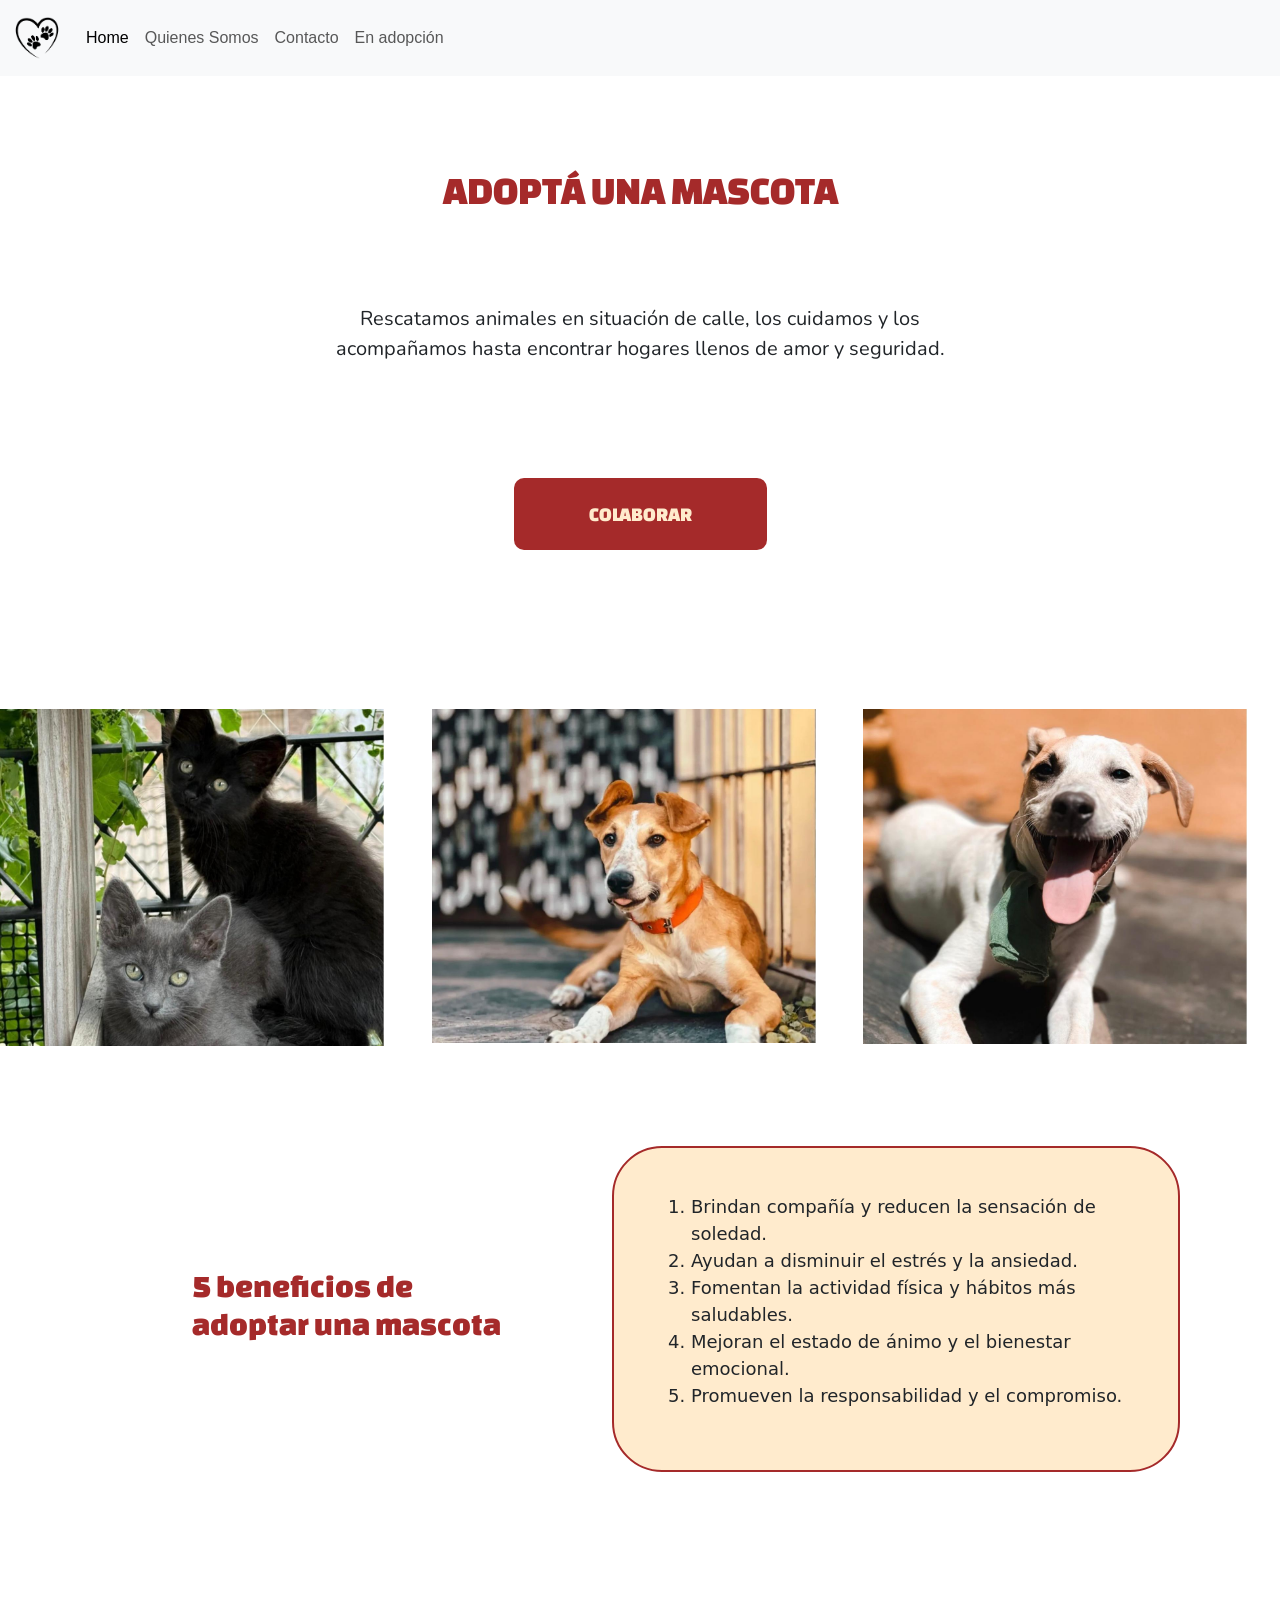
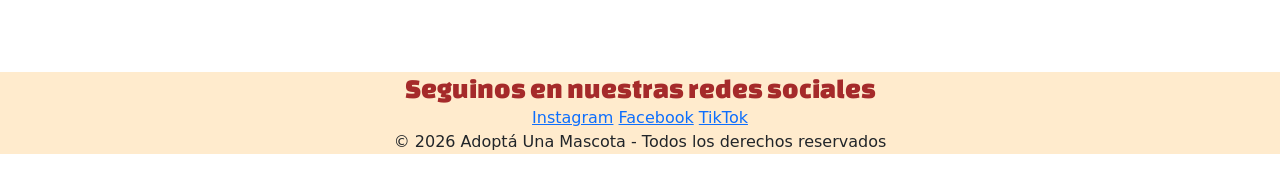
==== index.html @ e3693aa3 "initial commit" ====
<!DOCTYPE html>
<html lang="en">

<head>
    <meta charset="UTF-8">
    <meta name="viewport" content="width=device-width, initial-scale=1.0">
    <style>
        @import url('https://fonts.googleapis.com/css2?family=Changa+One:ital@0;1&family=Gravitas+One&family=Nunito:ital,wght@0,200..1000;1,200..1000&family=Raleway:ital,wght@0,100..900;1,100..900&family=Roboto+Condensed:ital,wght@0,100..900;1,100..900&family=Roboto:ital,wght@0,100..900;1,100..900&display=swap');
    </style>
    <link rel="stylesheet" href="./css/style.css">
    <title>ADOPTÁ A UNA MASCOTA</title>
    <!--link boostrap-->
    <link href="https://cdn.jsdelivr.net/npm/bootstrap@5.3.8/dist/css/bootstrap.min.css" rel="stylesheet"
        integrity="sha384-sRIl4kxILFvY47J16cr9ZwB07vP4J8+LH7qKQnuqkuIAvNWLzeN8tE5YBujZqJLB" crossorigin="anonymous">
</head>

<body>
    <header>
        <nav class="navbar navbar-expand-lg bg-body-tertiary">
            <div class="container-fluid">
                <a class="navbar-brand" href="#">
                    <img class="icono" src="./img/corazon-huellas-patas.png" alt="Logo" width="30" height="24"
                        class="d-inline-block align-text-top">
                </a>
                <button class="navbar-toggler" type="button" data-bs-toggle="collapse" data-bs-target="#navbarNav"
                    aria-controls="navbarNav" aria-expanded="false" aria-label="Toggle navigation">
                    <span class="navbar-toggler-icon"></span>
                </button>
                <div class="collapse navbar-collapse" id="navbarNav">
                    <ul class="navbar-nav">
                        <li class="nav-item">
                            <a class="nav-link active" aria-current="page" href="#">Home</a>
                        </li>
                        <li class="nav-item">
                            <a class="nav-link" href="./pages/quienes.html">Quienes Somos</a>
                        </li>
                        <li class="nav-item">
                            <a class="nav-link" href="./pages/contacto.html">Contacto</a>
                        </li>
                        <li class="nav-item">
                            <a class="nav-link" href="./pages/adopcion.html">En adopción</a>
                        </li>
                    </ul>
                </div>
            </div>
        </nav>

    </header>

    <main>
        <section id="inicio">
            <h1 class="presentacion">ADOPTÁ UNA MASCOTA</h1>
            <p class="descripcion">Rescatamos animales en situación de calle, los cuidamos y los acompañamos hasta
                encontrar hogares llenos de amor y seguridad.</p>

            <div class="button-container"> 
                <a class="button" href="./pages/adopcion.html">COLABORAR</a>
            </div>

            <div class="box-img">
                <img class="img-home" src="./img/home/duogatitos.jpg" alt="gato gris y negro">
                <img class="img-home" src="./img/home/perrito2.jpg" alt="perro color marron echado">
                <img class="img-home" src="./img/home/perrito-4.jpg"
                    alt="perro color blanco y marron claro con la lengua afuera echado al sol">
            </div>
        </section>

        <section id="beneficios">
            <h2 class="sub-beneficios">5 beneficios de adoptar una mascota</h2>
            <div class="container-box">
                <ol class="lista">
                    <li>Brindan compañía y reducen la sensación de soledad.</li>
                    <li>Ayudan a disminuir el estrés y la ansiedad.</li>
                    <li>Fomentan la actividad física y hábitos más saludables.</li>
                    <li>Mejoran el estado de ánimo y el bienestar emocional.</li>
                    <li>Promueven la responsabilidad y el compromiso.</li>
                </ol>
            </div>

        </section>


    </main>

    <footer id="pie">
        <h3 class="sub">Seguinos en nuestras redes sociales</h3>
        <a href="https://instagram.com">Instagram</a>
        <a href="https://facebook.com">Facebook</a>
        <a href="https://tiktok.com">TikTok</a>
        <p>
            © 2026 Adoptá Una Mascota - Todos los derechos reservados
        </p>
    </footer>
    <!--js de boostrap-->
    <script src="https://cdn.jsdelivr.net/npm/bootstrap@5.3.8/dist/js/bootstrap.bundle.min.js"
        integrity="sha384-FKyoEForCGlyvwx9Hj09JcYn3nv7wiPVlz7YYwJrWVcXK/BmnVDxM+D2scQbITxI"
        crossorigin="anonymous"></script>
</body>

</html>
---- css/style.css ----
body {
    background-image: url(../img/banner.jpg);
}

.icono {
    width: 50px;
    height: 50px;
}

ul a {
    text-decoration: none;
    font-family: Arial, Helvetica, sans-serif;
}

.descripcion {
    font-family: "Nunito", sans-serif;
    max-width: 50vw;
    margin-left: 25vw;
    text-align: center;
    font-size: 20px;
}

#inicio {
    text-align: center;
    margin-top: 10vh;
    font-size: 20px;
}

#inicio .button {
    padding: 25px 75px;
    font-size: 20px;
    margin-top: 5vh;
    text-decoration: none;
}

.button-container{
    margin-top: 15vh;
}

.box-img {
    display:grid;
    grid-template-columns: repeat(3, 1fr);
    gap: 15px;
    width: 100vw;
}

.img-home{
    width: 30vw;
    height: auto; 
    object-fit: cover;
    margin-top: 20vh;
}



.presentacion {
    font-family: "Changa One", sans-serif;
    text-align: center;
    color: brown;
    margin-bottom: 10vh;
    margin-top: 5vh;
}


.sub {
    font-family: "Changa One", sans-serif;
    color: brown;
    margin-bottom: 10vh;
}


#beneficios {
    display: flex;
    align-items: center;
    margin-left: 15vw;

}

.sub-beneficios {
    max-width: 25vw;
    font-family: "Changa One", sans-serif;
    color: brown;
}



.container-box {
    display: flex;
    justify-content: center;
    align-items: center;
    background-color: blanchedalmond;
    margin: 100px;
    padding: 45px;
    border: 2px solid brown;
    border-radius: 50px;
    font-size: 18px;

}


.parrafo {
    font-family: "Nunito", sans-serif;
}


.voluntarios {
    width: 650px;
    height: 400px;
    margin-top: 20vh;
    margin-bottom: 10vh;
}

#donacion {
    margin: 65px;
    font-size: 20px;

}


.form {
    padding: 50px;
    font-family: "Nunito", sans-serif;
}

.form-container {
    display: flex;
    flex-direction: column;
    gap: 30px;
}


#ubicacion {
    margin-top: 20vh;
}


.card-img-top {
    width: 400px;
    height: 400px;
    margin-top: 20px;
    padding: 20px;
}



.button {
    background-color: brown;
    color: blanchedalmond;
    font-family: "Changa One", sans-serif;
    border: none;
    border-radius: 10px;
    cursor: pointer;
    padding: 10px 20px;
    font-size: 20px;

}

.button:hover {
    background-color: blanchedalmond;
    color: brown;
    transition: 0.2s;
}

footer .sub {
    margin-bottom: 0;
}

#pie {
    margin-top: 100px;
    width: 100%;
    background-color: blanchedalmond;
    text-align: center;
}

#pie-submit {
    margin-top: 50px;
    width: 100%;
    background-color: blanchedalmond;
    text-align: center;
}

/*Media*/

@media (max-width: 768px) {

    body {
        background-size: cover;
        background-position: center;
    }

    /* txt*/
    .descripcion {
        max-width: 90vw;
        margin-left: 5vw;
        font-size: 16px;
    }

    #inicio {
        font-size: 16px;
        margin-top: 5vh;
        margin:15px;
    }

    #inicio .button {
        padding: 15px 40px;
        font-size: 16px;
    }

    .button-container {
        margin-top: 8vh;
    }

    /*Img*/
    .box-img {
        grid-template-columns: 1fr;
        width: 100%;
        justify-items: center;
    }

    .img-home {
        width: 90vw;
        margin-top: 5vh;
    }

    /*títulos*/
    .presentacion {
        font-size: 22px;
        margin-bottom: 5vh;
    }

    .sub {
        margin-bottom: 5vh;
        text-align: center;
    }

    
    #beneficios {
        flex-direction: column;
        margin-left: 0;
        text-align: left;
        gap: 20px;
    }

    .sub-beneficios {
        max-width: 90vw;
        margin-top: 5rem;
    }

    
    .container-box {
        margin: 20px;
        padding: 20px;
        font-size: 16px;
        border-radius: 25px;
    }

    .icono {
        width: 40px;
        height: 40px;
    }

    /*quienes somos*/

    .voluntarios {
        width: 90vw;    
        height: auto;    
        margin-top: 5vh;
        margin-bottom: 5vh;
    }

    #donacion {
        margin: 20px;  
        font-size: 16px;  
        text-align: center;
    }

    .parrafo {
        font-size: 16px;
        text-align: center;
    }


    /*footer*/

    footer .sub {
        font-size: 18px;
    }
}
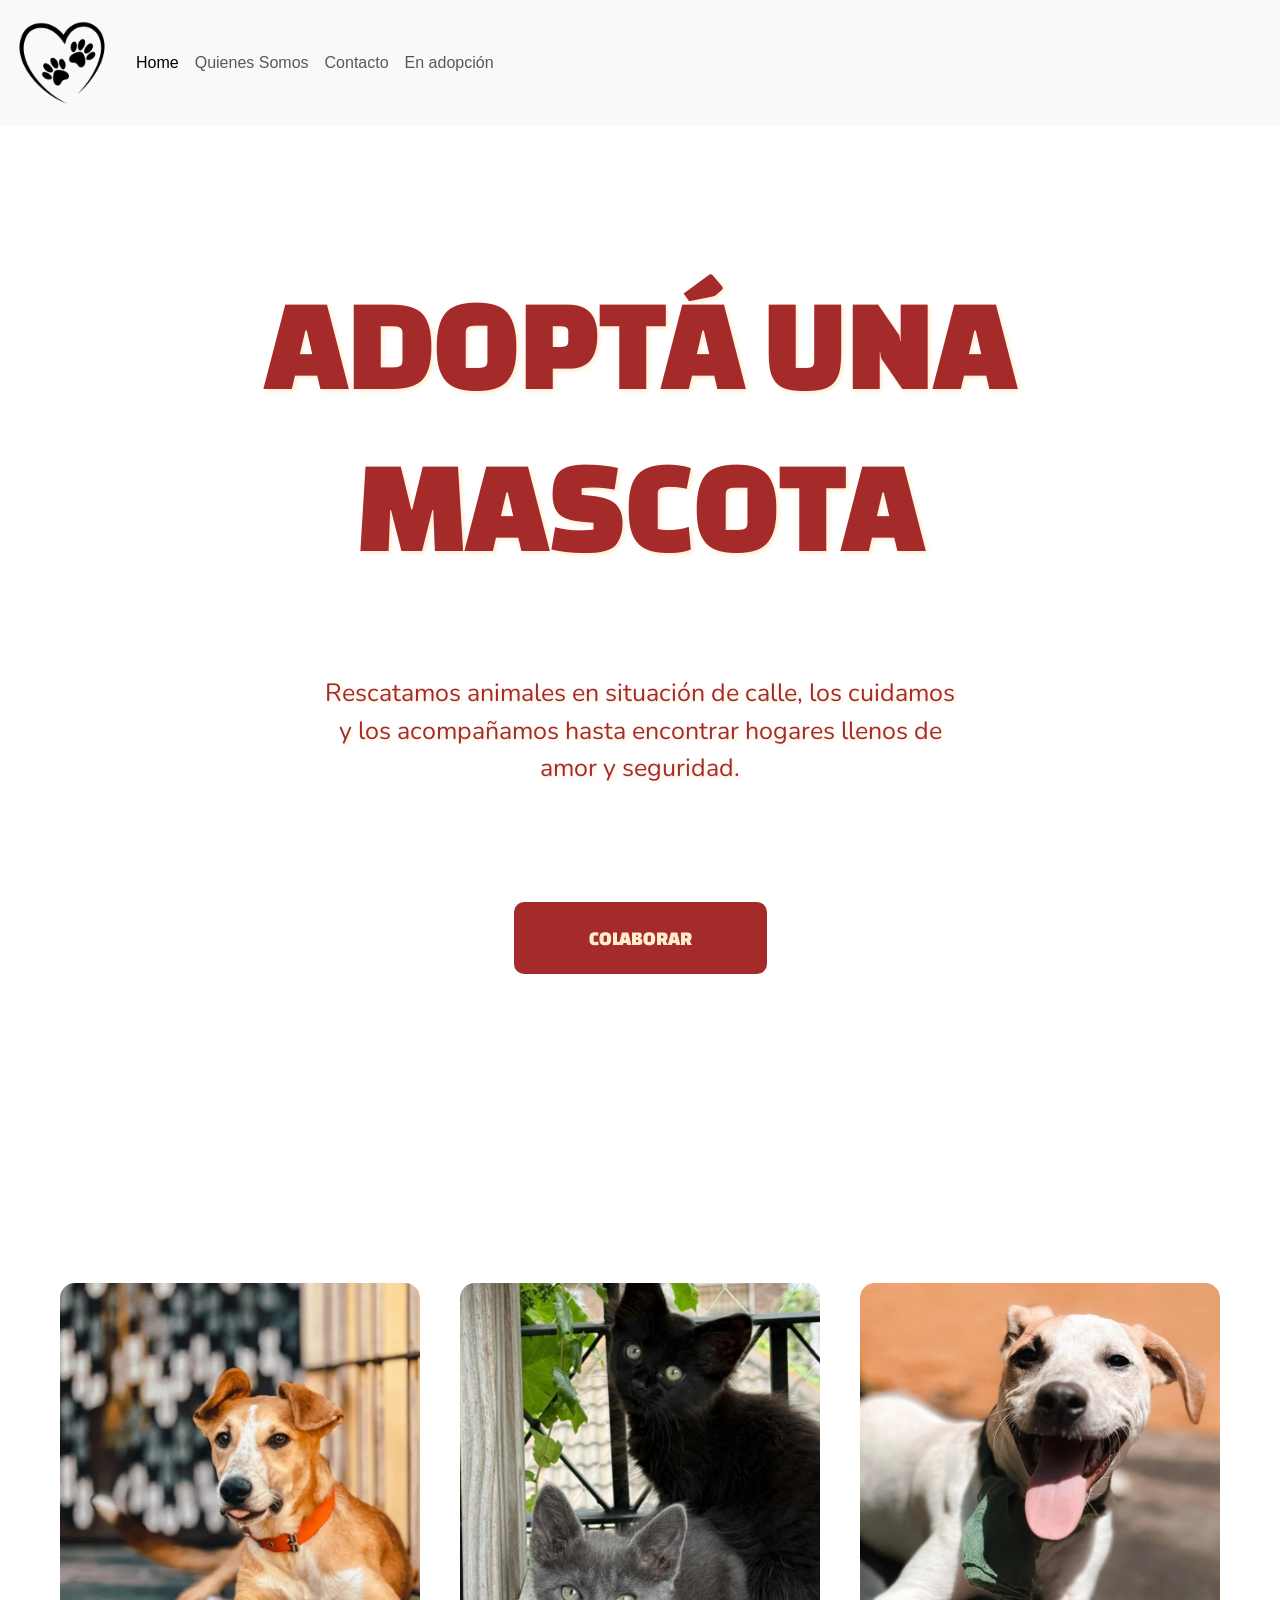
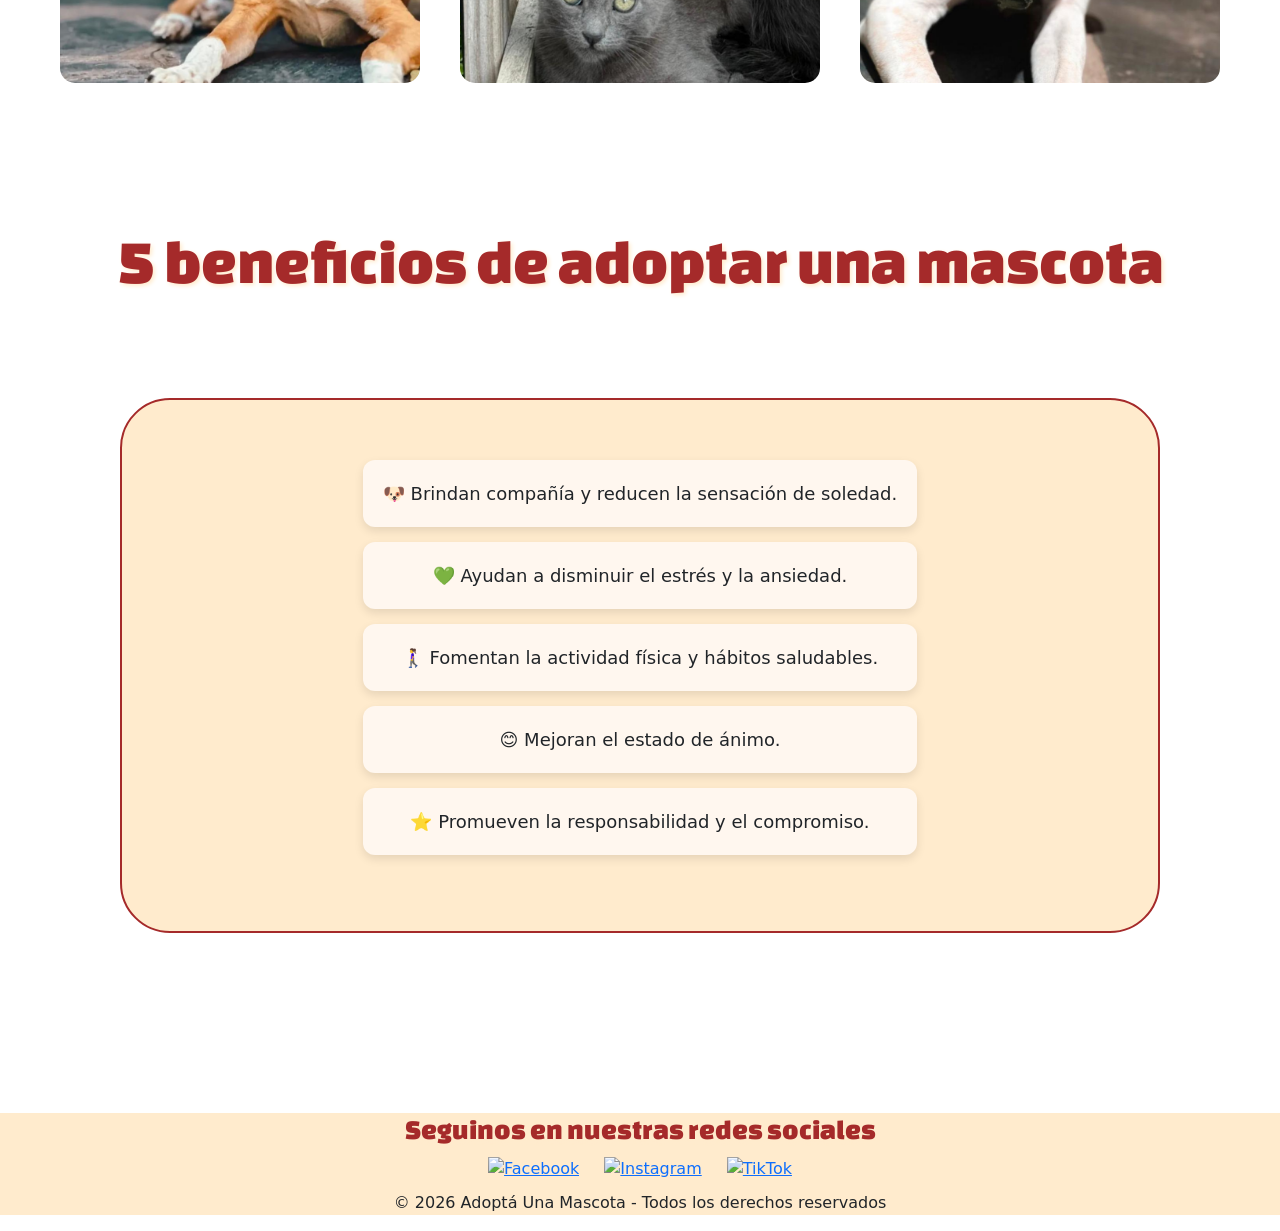
==== commit 77020c48: "styles and html adjustments" ====
--- a/index.html
+++ b/index.html
@@ -4,14 +4,12 @@
 <head>
     <meta charset="UTF-8">
     <meta name="viewport" content="width=device-width, initial-scale=1.0">
-    <style>
-        @import url('https://fonts.googleapis.com/css2?family=Changa+One:ital@0;1&family=Gravitas+One&family=Nunito:ital,wght@0,200..1000;1,200..1000&family=Raleway:ital,wght@0,100..900;1,100..900&family=Roboto+Condensed:ital,wght@0,100..900;1,100..900&family=Roboto:ital,wght@0,100..900;1,100..900&display=swap');
-    </style>
-    <link rel="stylesheet" href="./css/style.css">
-    <title>ADOPTÁ A UNA MASCOTA</title>
     <!--link boostrap-->
     <link href="https://cdn.jsdelivr.net/npm/bootstrap@5.3.8/dist/css/bootstrap.min.css" rel="stylesheet"
         integrity="sha384-sRIl4kxILFvY47J16cr9ZwB07vP4J8+LH7qKQnuqkuIAvNWLzeN8tE5YBujZqJLB" crossorigin="anonymous">
+    <!--link estilos-->
+    <link rel="stylesheet" href="./css/style.css">
+    <title>ADOPTÁ A UNA MASCOTA</title>
 </head>
 
 <body>
@@ -49,34 +47,77 @@
 
     <main>
         <section id="inicio">
-            <h1 class="presentacion">ADOPTÁ UNA MASCOTA</h1>
-            <p class="descripcion">Rescatamos animales en situación de calle, los cuidamos y los acompañamos hasta
-                encontrar hogares llenos de amor y seguridad.</p>
+            <div class="inicio-texto">
+                <h1 class="presentacion">ADOPTÁ UNA MASCOTA</h1>
+                <p class="descripcion">Rescatamos animales en situación de calle, los cuidamos y los acompañamos hasta
+                    encontrar hogares llenos de amor y seguridad.</p>
 
-            <div class="button-container"> 
-                <a class="button" href="./pages/adopcion.html">COLABORAR</a>
+                <div class="button-container">
+                    <a class="button" href="./pages/adopcion.html">COLABORAR</a>
+                </div>
             </div>
 
             <div class="box-img">
-                <img class="img-home" src="./img/home/duogatitos.jpg" alt="gato gris y negro">
-                <img class="img-home" src="./img/home/perrito2.jpg" alt="perro color marron echado">
-                <img class="img-home" src="./img/home/perrito-4.jpg"
-                    alt="perro color blanco y marron claro con la lengua afuera echado al sol">
+                <a href="./pages/adopcion.html" class="flip-card">
+                        <div class="flip-card-inner">
+
+                            <div class="flip-card-front">
+                                <img src="./img/home/perrito2.jpg" alt="perro marrón">
+                            </div>
+
+                            <div class="flip-card-back">
+                                <h3>ADOPTÁ</h3>
+                                <p>Dale una segunda oportunidad a un ser lleno de amor ❤️.</p>
+                            </div>
+
+                        </div>
+                </a>
+
+                <a href="./pages/quienes.html" class="flip-card">
+                        <div class="flip-card-inner">
+
+                            <div class="flip-card-front">
+                                <img src="./img/home/duogatitos.jpg" alt="gatitos">
+                            </div>
+
+                            <div class="flip-card-back">
+                                <h3>COLABORÁ CON EL REFUGIO</h3>
+                                <p>Con tu ayuda podemos seguir rescatando más animales 🐾.</p>
+                            </div>
+
+                        </div>
+                </a>
+
+                <a href="./pages/contacto.html"  class="flip-card">
+                    <div class="flip-card-inner">
+
+                        <div class="flip-card-front">
+                            <img src="./img/home/perrito-4.jpg" alt="perro blanco y marrón">
+                        </div>
+
+                        <div class="flip-card-back">
+                            <h3>VISITANOS</h3>
+                            <p>Tu visita alegrará a un montón de animales que necesitan mimos y amor 🐱. </p>
+                        </div>
+
+                    </div>
+                </a>
+
             </div>
+
         </section>
 
         <section id="beneficios">
             <h2 class="sub-beneficios">5 beneficios de adoptar una mascota</h2>
             <div class="container-box">
                 <ol class="lista">
-                    <li>Brindan compañía y reducen la sensación de soledad.</li>
-                    <li>Ayudan a disminuir el estrés y la ansiedad.</li>
-                    <li>Fomentan la actividad física y hábitos más saludables.</li>
-                    <li>Mejoran el estado de ánimo y el bienestar emocional.</li>
-                    <li>Promueven la responsabilidad y el compromiso.</li>
+                    <li>🐶 Brindan compañía y reducen la sensación de soledad.</li>
+                    <li>💚 Ayudan a disminuir el estrés y la ansiedad.</li>
+                    <li>🚶‍♀️ Fomentan la actividad física y hábitos saludables.</li>
+                    <li>😊 Mejoran el estado de ánimo.</li>
+                    <li>⭐ Promueven la responsabilidad y el compromiso.</li>
                 </ol>
             </div>
-
         </section>
 
 
@@ -84,9 +125,11 @@
 
     <footer id="pie">
         <h3 class="sub">Seguinos en nuestras redes sociales</h3>
-        <a href="https://instagram.com">Instagram</a>
-        <a href="https://facebook.com">Facebook</a>
-        <a href="https://tiktok.com">TikTok</a>
+        <div class="apps">
+            <a href="https://www.facebook.com"><img src="./img/footer/fb.png" alt="Facebook"></a>
+            <a href="https://www.instagram.com"><img src="./img/footer/instagram.png" alt="Instagram"></a>
+            <a href="https://www.tiktok.com"><img src="./img/footer/tiktok.png" alt="TikTok"></a>
+        </div>
         <p>
             © 2026 Adoptá Una Mascota - Todos los derechos reservados
         </p>
--- a/css/style.css
+++ b/css/style.css
@@ -1,28 +1,53 @@
+/*fuente txt*/
+@import url('https://fonts.googleapis.com/css2?family=Changa+One:ital@0;1&family=Gravitas+One&family=Nunito:ital,wght@0,200..1000;1,200..1000&family=Raleway:ital,wght@0,100..900;1,100..900&family=Roboto+Condensed:ital,wght@0,100..900;1,100..900&family=Roboto:ital,wght@0,100..900;1,100..900&display=swap');
+
+
+/*reset*/
+* {
+    margin: 0;
+    padding: 0;
+    box-sizing: border-box;
+}
+
+
+/*body, navbar y main general*/
 body {
     background-image: url(../img/banner.jpg);
 }
 
+header{
+    position: sticky;
+    background-color: white;
+    top: 0;
+    z-index: 1000;
+}
+
 .icono {
-    width: 50px;
-    height: 50px;
+    width: 100px;
+    height: 100px;
 }
 
 ul a {
     text-decoration: none;
     font-family: Arial, Helvetica, sans-serif;
 }
+
+/*======INDEX======*/
+/*texto principal index*/
 
 .descripcion {
     font-family: "Nunito", sans-serif;
     max-width: 50vw;
     margin-left: 25vw;
     text-align: center;
-    font-size: 20px;
-}
-
+    font-size: 25px;
+    color: brown;
+    text-shadow: 2px 2px 4px blanchedalmond;
+}
+
+/*sección titulo y párrafo general*/
 #inicio {
     text-align: center;
-    margin-top: 10vh;
     font-size: 20px;
 }
 
@@ -33,55 +58,83 @@
     text-decoration: none;
 }
 
-.button-container{
+.button-container {
     margin-top: 15vh;
 }
 
+/*imágenes index*/
+
+/* contenedor principal */
 .box-img {
-    display:grid;
+    display: grid;
     grid-template-columns: repeat(3, 1fr);
-    gap: 15px;
-    width: 100vw;
-}
-
-.img-home{
-    width: 30vw;
-    height: auto; 
-    object-fit: cover;
-    margin-top: 20vh;
-}
-
-
-
+    gap: 40px;
+    padding: 60px;
+    margin-top: 30vh;
+}
+
+
+/*título index*/
 .presentacion {
     font-family: "Changa One", sans-serif;
     text-align: center;
     color: brown;
-    margin-bottom: 10vh;
-    margin-top: 5vh;
-}
-
-
+    margin-bottom: 25vh;
+    font-size: 15vh;
+    position: relative;
+    top: 15vh;
+    text-shadow: 2px 2px 4px blanchedalmond;
+}
+
+/*subtitulos generales*/
 .sub {
     font-family: "Changa One", sans-serif;
     color: brown;
     margin-bottom: 10vh;
-}
-
-
-#beneficios {
-    display: flex;
-    align-items: center;
-    margin-left: 15vw;
-
-}
+    margin-top: 15vh;
+    text-shadow: 2px 2px 4px blanchedalmond;
+}
+
+/*sección beneficios index*/
 
 .sub-beneficios {
-    max-width: 25vw;
     font-family: "Changa One", sans-serif;
     color: brown;
-}
-
+    text-shadow: 2px 2px 4px blanchedalmond;
+    font-size: 7vh;
+}
+
+
+#beneficios {
+    text-align: center;
+    margin: 80px 20px;
+}
+
+.container-box {
+    display: flex;
+    justify-content: center;
+}
+
+.lista {
+    list-style: none;
+    padding: 0;
+    max-width: 700px;
+}
+
+.lista li {
+    background: #fff7ef;
+    margin: 15px 0;
+    padding: 20px;
+    border-radius: 12px;
+    font-size: 18px;
+    box-shadow: 0 4px 10px rgba(0, 0, 0, 0.1);
+    transition: transform 0.2s ease, box-shadow 0.2s ease;
+}
+
+.lista li:hover {
+    transform: translateY(-5px);
+    box-shadow: 0 10px 20px rgba(0, 0, 0, 0.15);
+}
 
 
 .container-box {
@@ -97,12 +150,17 @@
 
 }
 
-
+/*párrafos generales*/
 .parrafo {
     font-family: "Nunito", sans-serif;
-}
-
-
+    font-size: 22px;
+    color: black;
+    text-shadow: 2px 2px 4px blanchedalmond;
+}
+
+
+/*======QUIENES SOMOS======*/
+/*img voluntarios*/
 .voluntarios {
     width: 650px;
     height: 400px;
@@ -110,12 +168,100 @@
     margin-bottom: 10vh;
 }
 
+/* contenedor de las cards */
+.voluntarios-container{
+    display: flex;
+    justify-content: center;
+    gap: 40px;
+    margin-top: 20vh;
+    flex-wrap: wrap;
+}
+
+/* tamaño de la card (comparten estilos con img del index)*/
+.flip-card{
+    width: 100%;
+    max-width: 650px;
+    height: 400px;
+}
+
+/* animación */
+.flip-card-inner{
+    height: 100%;
+    transition: transform 0.8s;
+    transform-style: preserve-3d;
+}
+
+.flip-card:hover .flip-card-inner{
+    transform: rotateY(180deg);
+}
+
+/* caras */
+.flip-card-front,
+.flip-card-back{
+    position: absolute;
+    width: 100%;
+    height: 100%;
+    border-radius: 15px;
+    overflow: hidden;
+    backface-visibility: hidden;
+}
+
+/* imagen */
+.flip-card-front img{
+    width: 100%;
+    height: 100%;
+    object-fit: cover;
+}
+
+/* parte trasera */
+.flip-card-back{
+    background-color: blanchedalmond;
+    color: brown;
+    font-family: "Nunito", sans-serif;
+    display: flex;
+    flex-direction: column;
+    justify-content: center;
+    align-items: center;
+    padding: 30px;
+    text-align: center;
+    transform: rotateY(180deg);
+}
+
+.flip-card-back h3{
+    margin-bottom: 10px;
+}
+
+/*sección de donación pág quienes somos */
+
 #donacion {
     margin: 65px;
     font-size: 20px;
-
-}
-
+}
+
+#donacion .parrafo {
+    margin-bottom: 15vh;
+}
+
+#donacion .button {
+    padding: 25px 75px;
+    font-size: 20px;
+    margin-top: 5vh;
+    text-decoration: none;
+}
+
+.button-container {
+    margin-top: 15vh;
+}
+
+
+/*======CONTACTO======*/
+/*contacto*/
+
+#formulario {
+    display: flex;
+    justify-content: space-between;
+    gap: 40px;
+}
 
 .form {
     padding: 50px;
@@ -128,21 +274,56 @@
     gap: 30px;
 }
 
-
+.map-container{
+    width: 100%;
+    max-width: 600px;
+    margin: auto;
+}
+
+.map-container iframe{
+    width: 100%;
+    height: 350px;
+    padding: 20px;
+    border: 0;
+}
+
+
+/*subtítulo ubicación*/
 #ubicacion {
-    margin-top: 20vh;
-}
-
-
-.card-img-top {
-    width: 400px;
-    height: 400px;
-    margin-top: 20px;
-    padding: 20px;
-}
-
-
-
+    margin-top: 30vh;
+}
+
+
+/*======SUBMIT======*/
+#consulta{
+    margin: 30px;
+    font-size: 20px;
+}
+
+/*======ADOPCIÓN======*/
+/*img adopción*/
+
+#img-adopcion {
+    margin: 30px;
+}
+
+.card:hover {
+    transform: scale(1.03);
+    transition: 0.2s;
+}
+
+.container-adopcion {
+    display: flex;
+    justify-content: center;
+    align-items: center;
+    margin: 100px;
+    padding: 45px;
+    font-size: 25px;
+
+}
+
+
+/*botones generales*/
 .button {
     background-color: brown;
     color: blanchedalmond;
@@ -155,31 +336,40 @@
 
 }
 
+/*animación botones*/
 .button:hover {
     background-color: blanchedalmond;
     color: brown;
     transition: 0.2s;
 }
 
+/*======FOOTER======*/
 footer .sub {
     margin-bottom: 0;
 }
 
+.apps img {
+    width: 3vw;
+    height: 6vh;
+    margin: 10px;
+}
+
 #pie {
-    margin-top: 100px;
     width: 100%;
     background-color: blanchedalmond;
     text-align: center;
+    margin-top: 20vh;
 }
 
 #pie-submit {
-    margin-top: 50px;
+    margin-top: 30vh;
     width: 100%;
     background-color: blanchedalmond;
     text-align: center;
 }
 
-/*Media*/
+
+/*======MEDIA======*/
 
 @media (max-width: 768px) {
 
@@ -188,70 +378,49 @@
         background-position: center;
     }
 
-    /* txt*/
+    /*SECCIÓN HOME*/
+    .presentacion {
+        font-size: 6vh;
+        margin-bottom: 10vh;
+        top: 5vh;
+    }
+
     .descripcion {
         max-width: 90vw;
         margin-left: 5vw;
+        font-size: 18px;
+    }
+
+    .box-img {
+        grid-template-columns: 1fr;
+        gap: 25px;
+        padding: 20px;
+        margin-top: 10vh;
+    }
+
+    .sub {
+        margin-top: 8vh;
+        margin-bottom: 5vh;
+    }
+
+    .sub-beneficios {
+        font-size: 4vh;
+    }
+
+    .lista li {
         font-size: 16px;
-    }
-
-    #inicio {
-        font-size: 16px;
-        margin-top: 5vh;
-        margin:15px;
+        padding: 15px;
+    }
+
+    .container-box {
+        margin: 40px 10px;
+        padding: 20px;
+        border-radius: 30px;
     }
 
     #inicio .button {
         padding: 15px 40px;
-        font-size: 16px;
-    }
-
-    .button-container {
-        margin-top: 8vh;
-    }
-
-    /*Img*/
-    .box-img {
-        grid-template-columns: 1fr;
-        width: 100%;
-        justify-items: center;
-    }
-
-    .img-home {
-        width: 90vw;
-        margin-top: 5vh;
-    }
-
-    /*títulos*/
-    .presentacion {
-        font-size: 22px;
-        margin-bottom: 5vh;
-    }
-
-    .sub {
-        margin-bottom: 5vh;
-        text-align: center;
-    }
-
-    
-    #beneficios {
-        flex-direction: column;
-        margin-left: 0;
-        text-align: left;
-        gap: 20px;
-    }
-
-    .sub-beneficios {
-        max-width: 90vw;
-        margin-top: 5rem;
-    }
-
-    
-    .container-box {
-        margin: 20px;
-        padding: 20px;
-        font-size: 16px;
-        border-radius: 25px;
+        font-size: 18px;
     }
 
     .icono {
@@ -259,30 +428,97 @@
         height: 40px;
     }
 
-    /*quienes somos*/
-
-    .voluntarios {
-        width: 90vw;    
-        height: auto;    
-        margin-top: 5vh;
-        margin-bottom: 5vh;
-    }
+    /*SECCIÓN QUIENES SOMOS*/
+
+    .voluntarios-container{
+        flex-direction: column;
+        align-items: center;
+        gap: 25px;
+    }
+    
+    .flip-card{
+        max-width: 90vw;
+        height: 260px;
+    }
+    
+    .flip-card-back{
+        font-size: 14px;
+        padding: 15px;
+    }
+    
+    .flip-card-back h3{
+        font-size: 18px;
+    }
+    
 
     #donacion {
-        margin: 20px;  
-        font-size: 16px;  
-        text-align: center;
-    }
-
-    .parrafo {
+        margin: 20px;
         font-size: 16px;
         text-align: center;
     }
 
-
-    /*footer*/
-
-    footer .sub {
+    .parrafo {
         font-size: 18px;
+        text-align: center;
+    }
+
+    /*SECCIÓN CONTACTO*/
+    #formulario{
+        flex-direction: column;
+        align-items: center;
+        gap: 30px;
+    }
+    
+    .form{
+        padding: 25px;
+        width: 90%;
+        margin: 20px;
+    }
+    
+    .form-container{
+        gap: 20px;
+    }
+    
+    #ubicacion{
+        margin-top: 5vh;
+    }
+
+    .mapa h2{
+        text-align: center;
+    }
+
+    .map-container iframe{
+        height: 250px;
+    }
+    
+
+    /*SECCIÓN ADOPCIÓN*/
+
+    .container-adopcion {
+        margin: 20px 15px;
+        padding: 20px;
+        font-size: 16px;
+    }
+
+    .card-img-top {
+        width: 100%;
+        height: auto;
+        padding: 10px;
+    }
+
+    /*FOOTER*/
+    .apps img {
+        width: 30px;
+        margin: 6px;
+    }
+
+    #pie {
+        margin-top: 50px;
+        padding: 15px;
+    }
+
+    #pie-submit {
+        margin-top: 150px;
+        padding: 15px;
     }
 }
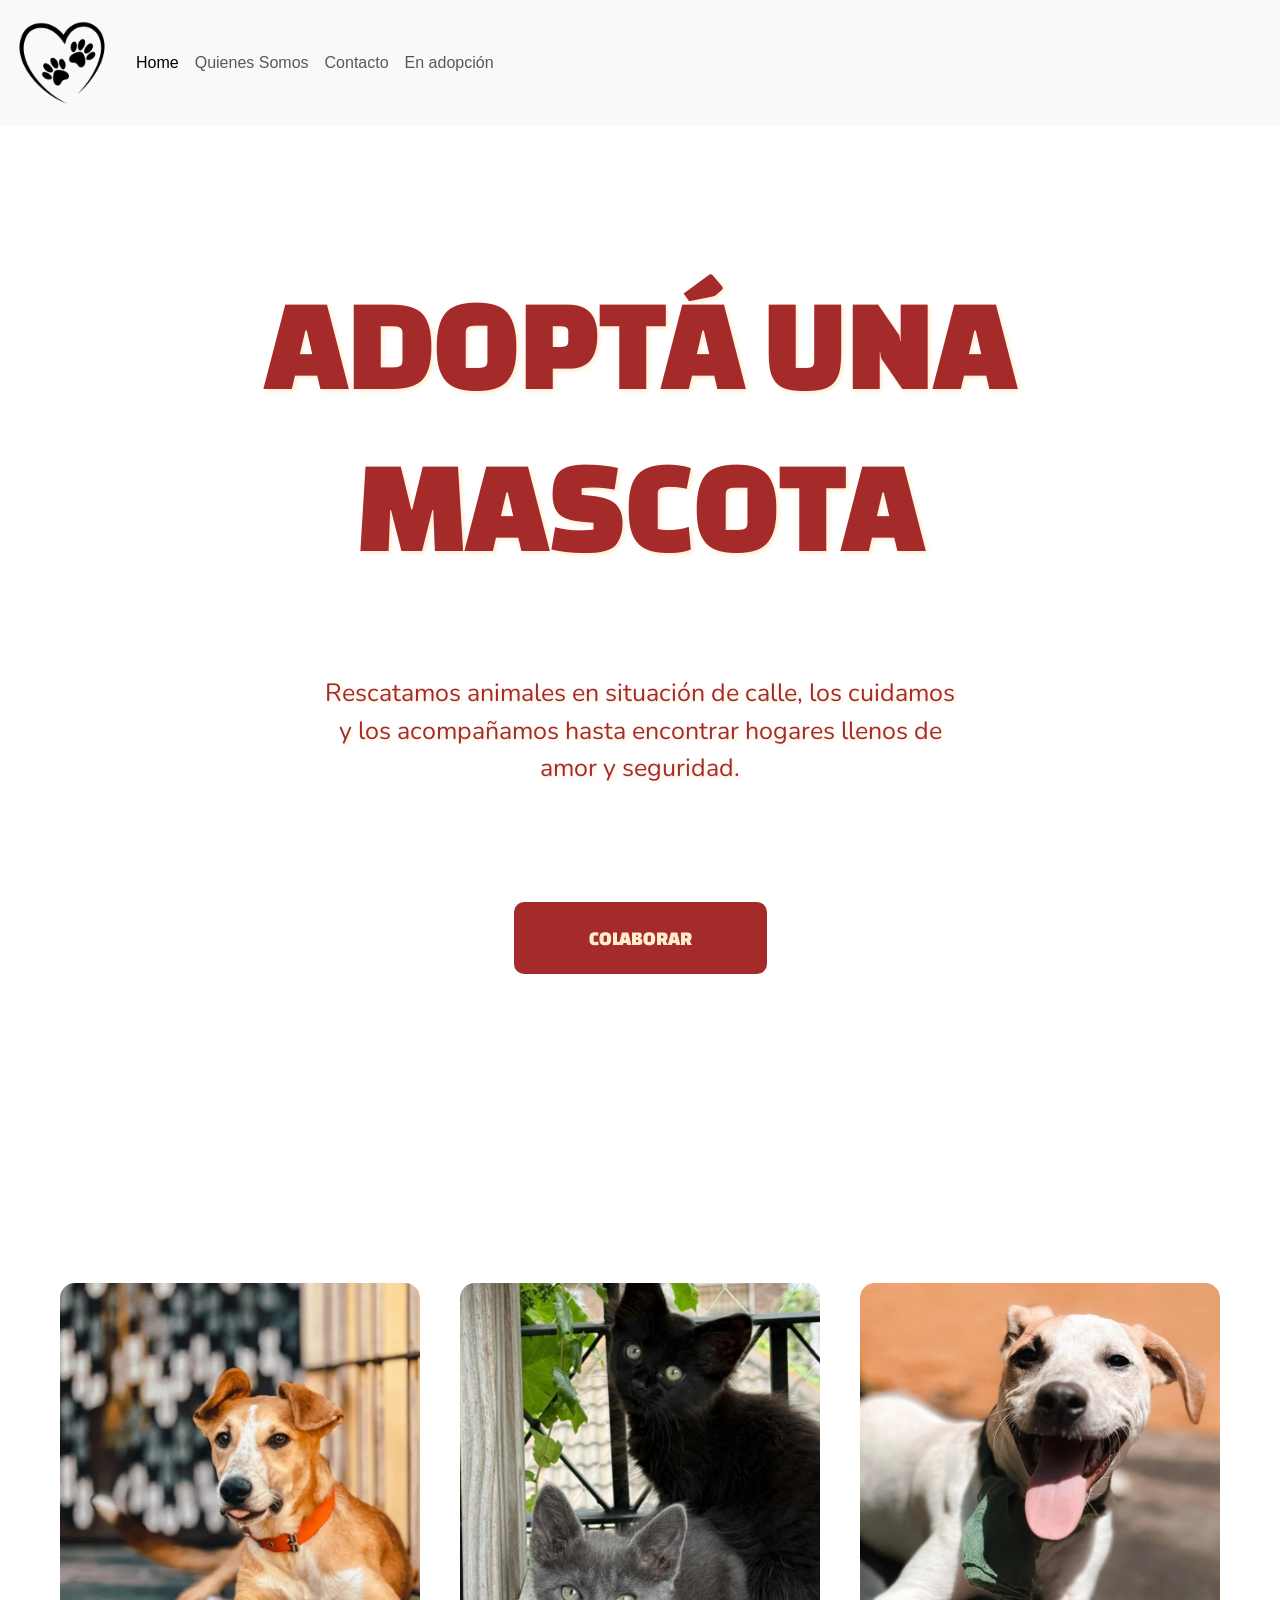
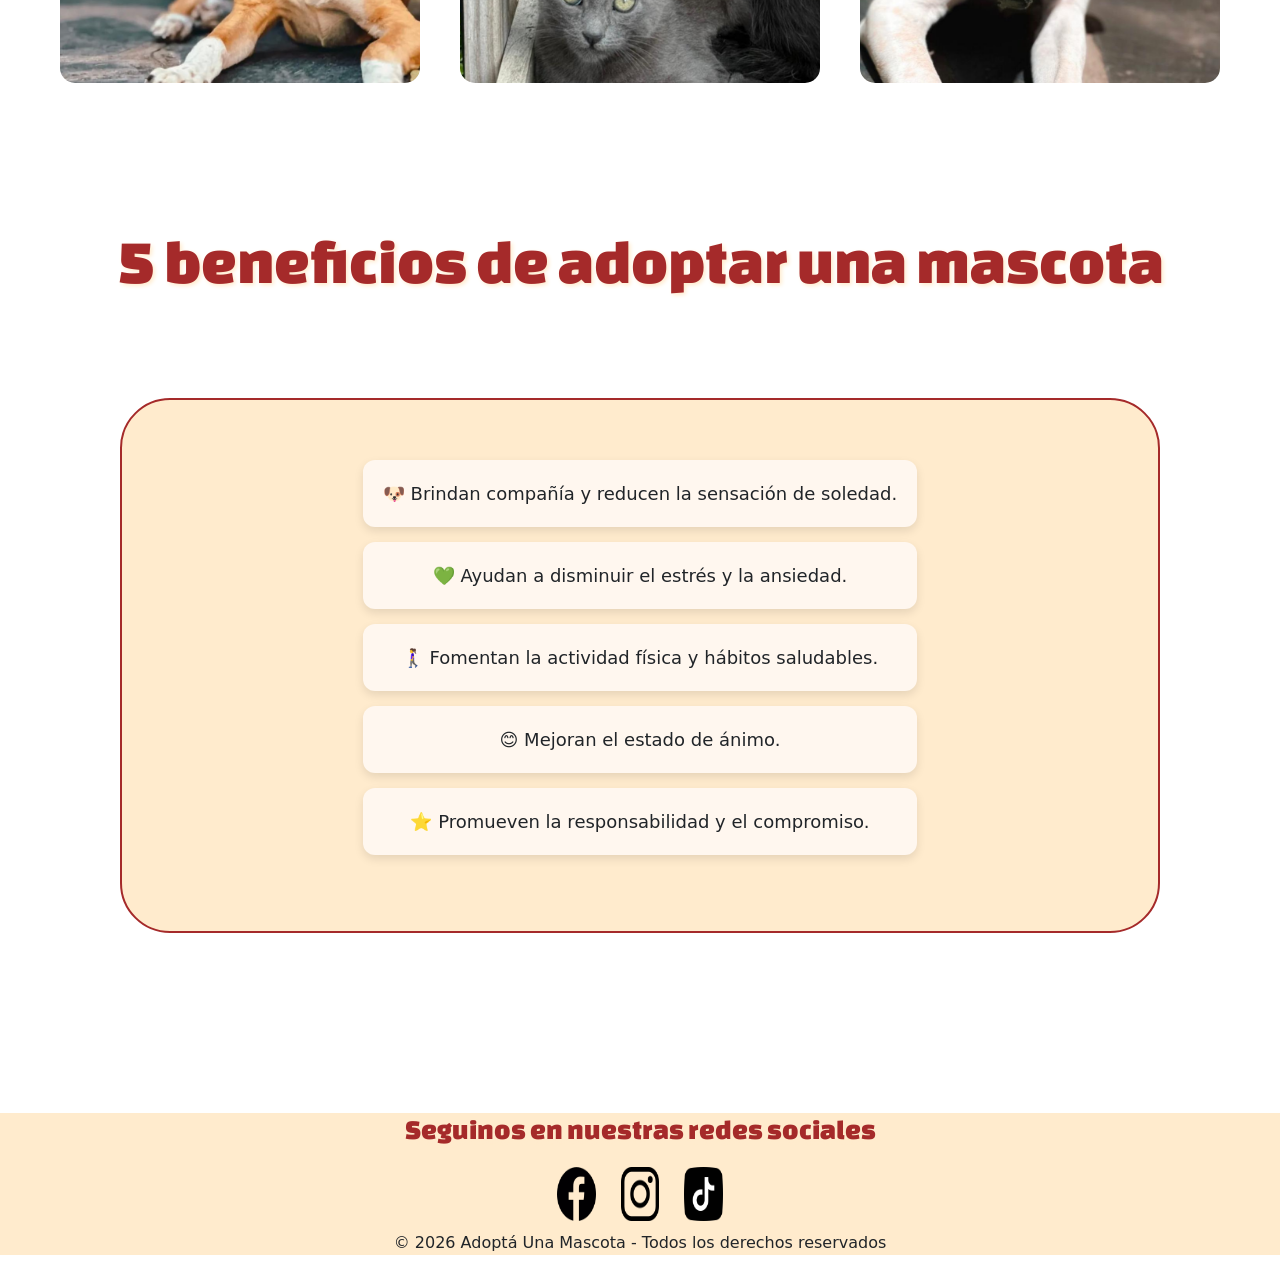
==== commit 8d6792c8: "add sass styles" ====
--- a/index.html
+++ b/index.html
@@ -7,8 +7,8 @@
     <!--link boostrap-->
     <link href="https://cdn.jsdelivr.net/npm/bootstrap@5.3.8/dist/css/bootstrap.min.css" rel="stylesheet"
         integrity="sha384-sRIl4kxILFvY47J16cr9ZwB07vP4J8+LH7qKQnuqkuIAvNWLzeN8tE5YBujZqJLB" crossorigin="anonymous">
-    <!--link estilos-->
-    <link rel="stylesheet" href="./css/style.css">
+    <!--hoja css compliacion sass-->
+    <link rel="stylesheet" href="./css/estilos.css">
     <title>ADOPTÁ A UNA MASCOTA</title>
 </head>
 
@@ -120,7 +120,6 @@
             </div>
         </section>
 
-
     </main>
 
     <footer id="pie">
--- a/css/estilos.css
+++ b/css/estilos.css
@@ -0,0 +1,401 @@
+@charset "UTF-8";
+@import url("https://fonts.googleapis.com/css2?family=Changa+One:ital@0;1&family=Gravitas+One&family=Nunito:ital,wght@0,200..1000;1,200..1000&family=Raleway:ital,wght@0,100..900;1,100..900&family=Roboto+Condensed:ital,wght@0,100..900;1,100..900&family=Roboto:ital,wght@0,100..900;1,100..900&display=swap");
+.flip-card {
+  width: 100%;
+  max-width: 650px;
+  height: 400px;
+}
+.flip-card:hover .flip-card-inner {
+  transform: rotateY(180deg);
+}
+
+.flip-card-inner {
+  height: 100%;
+  transition: transform 0.8s;
+  transform-style: preserve-3d;
+}
+
+.flip-card-inner-child, .flip-card-front, .flip-card-back {
+  position: absolute;
+  width: 100%;
+  height: 100%;
+  border-radius: 15px;
+  overflow: hidden;
+  backface-visibility: hidden;
+}
+
+.flip-card-back {
+  background-color: #ffebcd;
+  color: #a52a2a;
+  font-family: "Nunito", sans-serif;
+  display: flex;
+  flex-direction: column;
+  justify-content: center;
+  align-items: center;
+  padding: 30px;
+  text-align: center;
+  transform: rotateY(180deg);
+}
+.flip-card-back h3 {
+  margin-bottom: 10px;
+}
+
+.flip-card-front img {
+  width: 100%;
+  height: 100%;
+  object-fit: cover;
+}
+
+* {
+  margin: 0;
+  padding: 0;
+  box-sizing: border-box;
+}
+
+body {
+  background-image: url(../img/banner.jpg);
+}
+
+.sub {
+  font-family: "Changa One", sans-serif;
+  color: #a52a2a;
+  margin-bottom: 10vh;
+  margin-top: 15vh;
+  text-shadow: 2px 2px 4px #ffebcd;
+}
+
+.button {
+  background-color: #a52a2a;
+  color: #ffebcd;
+  font-family: "Changa One", sans-serif;
+  border: none;
+  border-radius: 10px;
+  cursor: pointer;
+  padding: 10px 20px;
+  font-size: 20px;
+}
+.button:hover {
+  background-color: #ffebcd;
+  color: #a52a2a;
+  transition: 0.2s;
+}
+
+header {
+  position: sticky;
+  background-color: #ffffff;
+  top: 0;
+  z-index: 1000;
+}
+header .icono {
+  width: 100px;
+  height: 100px;
+}
+header ul a {
+  text-decoration: none;
+  font-family: Arial, Helvetica, sans-serif;
+}
+
+#pie, #pie-submit {
+  width: 100%;
+  background-color: #ffebcd;
+  text-align: center;
+  margin-top: 20vh;
+}
+#pie .sub, #pie-submit .sub {
+  margin-bottom: 10px;
+}
+#pie .apps img, #pie-submit .apps img {
+  width: 3vw;
+  height: 6vh;
+  margin: 10px;
+}
+
+#pie-submit {
+  margin-top: 30vh;
+}
+
+.parrafo {
+  font-family: "Nunito", sans-serif;
+  font-size: 22px;
+  color: #000000;
+  text-shadow: 2px 2px 4px #ffebcd;
+}
+
+/*MAIN*/
+/*Titulo*/
+#inicio {
+  text-align: center;
+  font-size: 20px;
+}
+
+.presentacion {
+  font-family: "Changa One", sans-serif;
+  text-align: center;
+  color: #a52a2a;
+  margin-bottom: 25vh;
+  font-size: 15vh;
+  position: relative;
+  top: 15vh;
+  text-shadow: 2px 2px 4px #ffebcd;
+}
+
+.descripcion {
+  font-family: "Nunito", sans-serif;
+  max-width: 50vw;
+  margin-left: 25vw;
+  text-align: center;
+  font-size: 25px;
+  color: #a52a2a;
+  text-shadow: 2px 2px 4px #ffebcd;
+}
+
+.button-container {
+  margin-top: 15vh;
+}
+.button-container .button {
+  padding: 25px 75px;
+  font-size: 20px;
+  margin-top: 5vh;
+  text-decoration: none;
+}
+
+.box-img {
+  display: grid;
+  grid-template-columns: repeat(3, 1fr);
+  gap: 40px;
+  padding: 60px;
+  margin-top: 30vh;
+}
+
+#beneficios {
+  text-align: center;
+  margin: 80px 20px;
+}
+#beneficios .sub-beneficios {
+  font-family: "Changa One", sans-serif;
+  color: #a52a2a;
+  text-shadow: 2px 2px 4px #ffebcd;
+  font-size: 7vh;
+}
+#beneficios .container-box {
+  display: flex;
+  justify-content: center;
+  align-items: center;
+  background-color: #ffebcd;
+  margin: 100px;
+  padding: 45px;
+  border: 2px solid #a52a2a;
+  border-radius: 50px;
+  font-size: 18px;
+}
+#beneficios .container-box .lista {
+  list-style: none;
+  padding: 0;
+  max-width: 700px;
+}
+#beneficios .container-box .lista li {
+  background: #fff7ef;
+  margin: 15px 0;
+  padding: 20px;
+  border-radius: 12px;
+  font-size: 18px;
+  box-shadow: 0 4px 10px rgba(0, 0, 0, 0.1);
+  transition: transform 0.2s ease, box-shadow 0.2s ease;
+}
+#beneficios .container-box .lista li:hover {
+  transform: translateY(-5px);
+  box-shadow: 0 10px 20px rgba(0, 0, 0, 0.15);
+}
+
+.voluntarios-container {
+  display: flex;
+  justify-content: center;
+  gap: 40px;
+  margin-top: 20vh;
+  flex-wrap: wrap;
+}
+
+#donacion {
+  margin: 65px;
+  font-size: 20px;
+}
+#donacion .parrafo {
+  margin-bottom: 15vh;
+}
+#donacion .button {
+  padding: 25px 75px;
+  font-size: 20px;
+  margin-top: 5vh;
+  text-decoration: none;
+}
+
+.form {
+  padding: 50px;
+  font-family: "Nunito", sans-serif;
+}
+.form #formulario {
+  display: flex;
+  justify-content: space-between;
+  gap: 40px;
+}
+.form #formulario .form-container {
+  display: flex;
+  flex-direction: column;
+  gap: 30px;
+}
+
+.map-container {
+  width: 100%;
+  max-width: 600px;
+  margin: auto;
+}
+.map-container iframe {
+  width: 100%;
+  height: 350px;
+  padding: 20px;
+  border: 0;
+}
+
+#consulta {
+  margin: 30px;
+  font-size: 20px;
+}
+
+.container-adopcion {
+  display: flex;
+  justify-content: center;
+  align-items: center;
+  margin: 100px;
+  padding: 45px;
+  font-size: 25px;
+}
+
+#img-adopcion {
+  margin: 30px;
+}
+#img-adopcion .card:hover {
+  transform: scale(1.03);
+  transition: 0.2s;
+}
+
+@media (max-width: 768px) {
+  body {
+    background-size: cover;
+    background-position: center;
+  }
+  /*SECCIÓN HOME*/
+  .presentacion {
+    font-size: 6vh;
+    margin-bottom: 10vh;
+    top: 5vh;
+  }
+  .descripcion {
+    max-width: 90vw;
+    margin-left: 5vw;
+    font-size: 18px;
+  }
+  .box-img {
+    grid-template-columns: 1fr;
+    gap: 25px;
+    padding: 20px;
+    margin-top: 10vh;
+  }
+  .sub {
+    margin-top: 8vh;
+    margin-bottom: 5vh;
+  }
+  .sub-beneficios {
+    font-size: 4vh;
+  }
+  .lista li {
+    font-size: 16px;
+    padding: 15px;
+  }
+  #beneficios .container-box {
+    margin: 40px 10px;
+    padding: 20px;
+    border-radius: 30px;
+  }
+  #inicio .button {
+    padding: 15px 40px;
+    font-size: 18px;
+  }
+  .icono {
+    width: 40px;
+    height: 40px;
+  }
+  /*SECCIÓN QUIENES SOMOS*/
+  .voluntarios-container {
+    flex-direction: column;
+    align-items: center;
+    gap: 25px;
+  }
+  .flip-card {
+    max-width: 90vw;
+    height: 260px;
+  }
+  .flip-card-back {
+    font-size: 14px;
+    padding: 15px;
+  }
+  .flip-card-back h3 {
+    font-size: 18px;
+  }
+  #donacion {
+    margin: 20px;
+    font-size: 16px;
+    text-align: center;
+  }
+  .parrafo {
+    font-size: 18px;
+    text-align: center;
+  }
+  /*SECCIÓN CONTACTO*/
+  #formulario {
+    flex-direction: column;
+    align-items: center;
+    gap: 30px;
+  }
+  .form {
+    padding: 25px;
+    width: 90%;
+    margin: 20px;
+  }
+  .form-container {
+    gap: 20px;
+  }
+  #ubicacion {
+    margin-top: 5vh;
+  }
+  .mapa h2 {
+    text-align: center;
+  }
+  .map-container iframe {
+    height: 250px;
+  }
+  /*SECCIÓN ADOPCIÓN*/
+  .container-adopcion {
+    margin: 20px 15px;
+    padding: 20px;
+    font-size: 16px;
+  }
+  .card-img-top {
+    width: 100%;
+    height: auto;
+    padding: 10px;
+  }
+  /*FOOTER*/
+  #pie, #pie-submit {
+    margin-top: 50px;
+    padding: 15px;
+  }
+  #pie .apps img, #pie-submit .apps img {
+    width: 30px;
+    margin: 6px;
+  }
+  #pie-submit {
+    margin-top: 150px;
+  }
+}
+
+/*# sourceMappingURL=estilos.css.map */
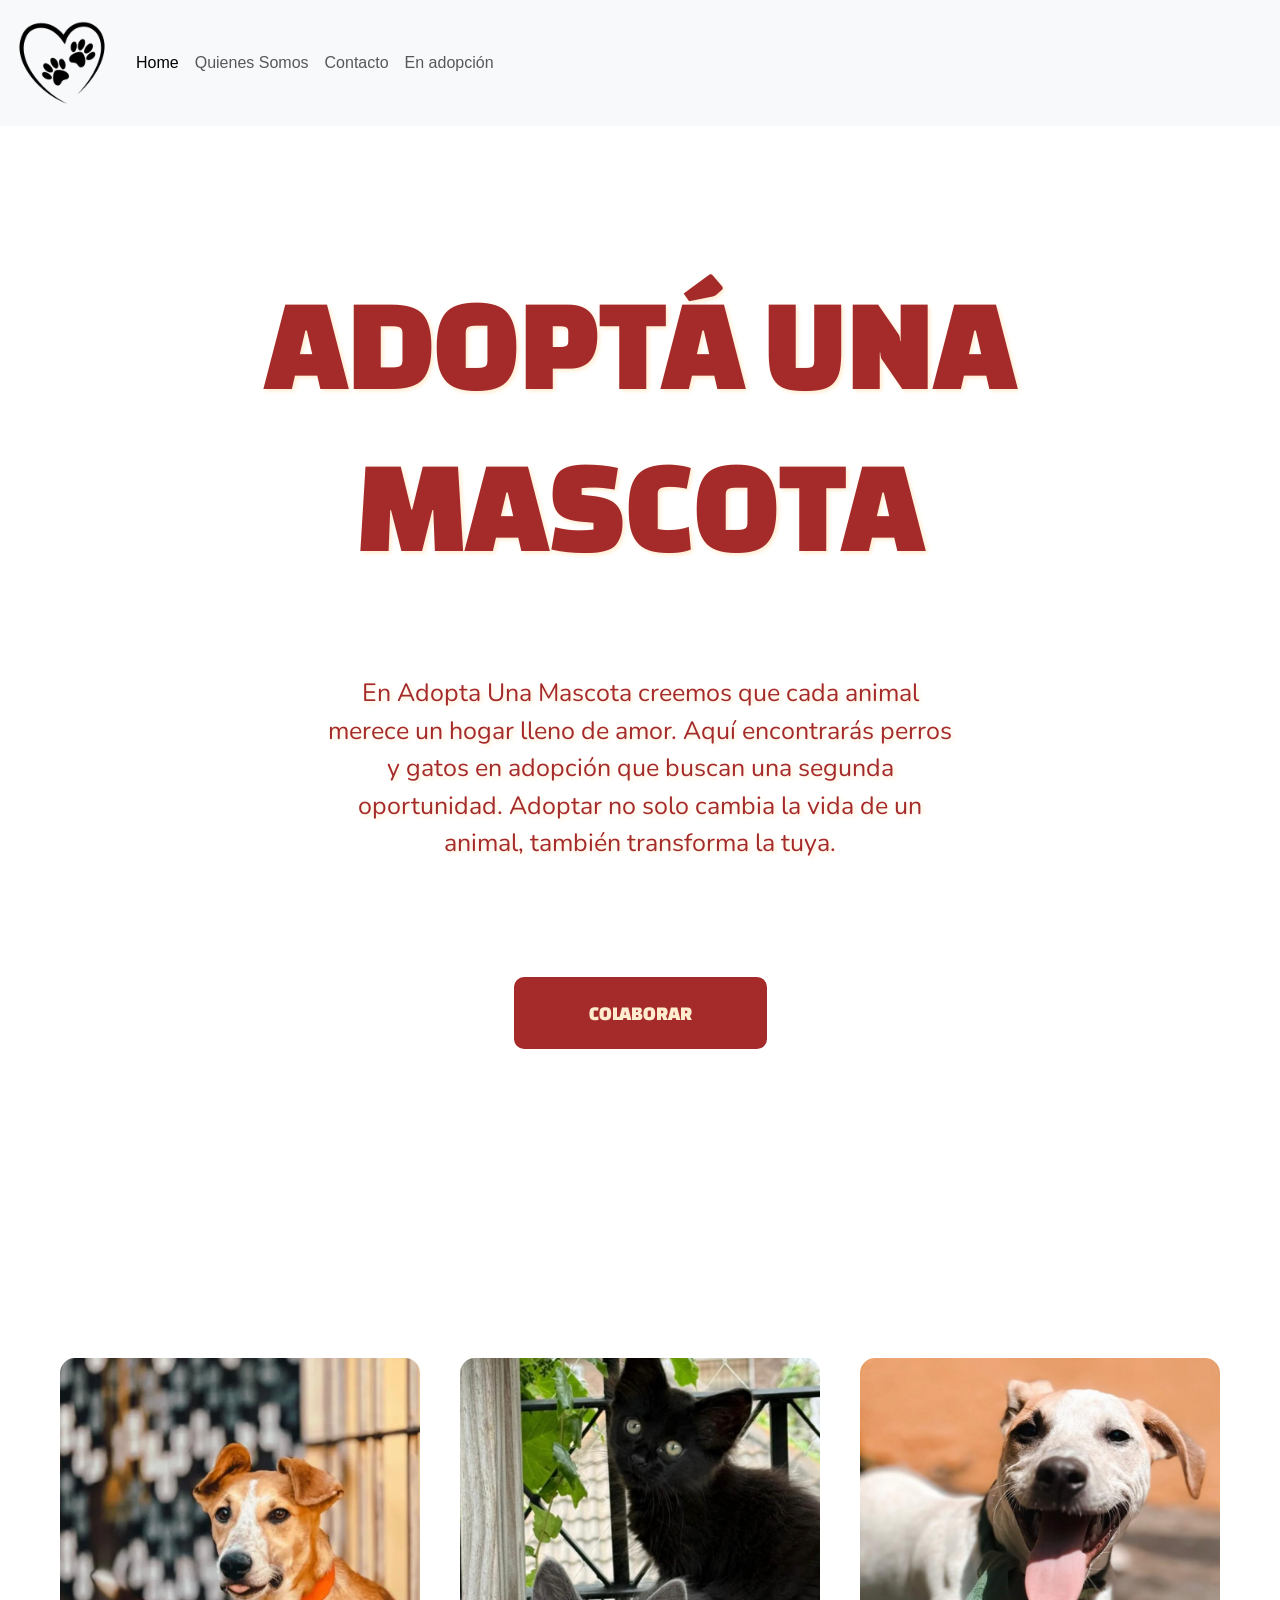
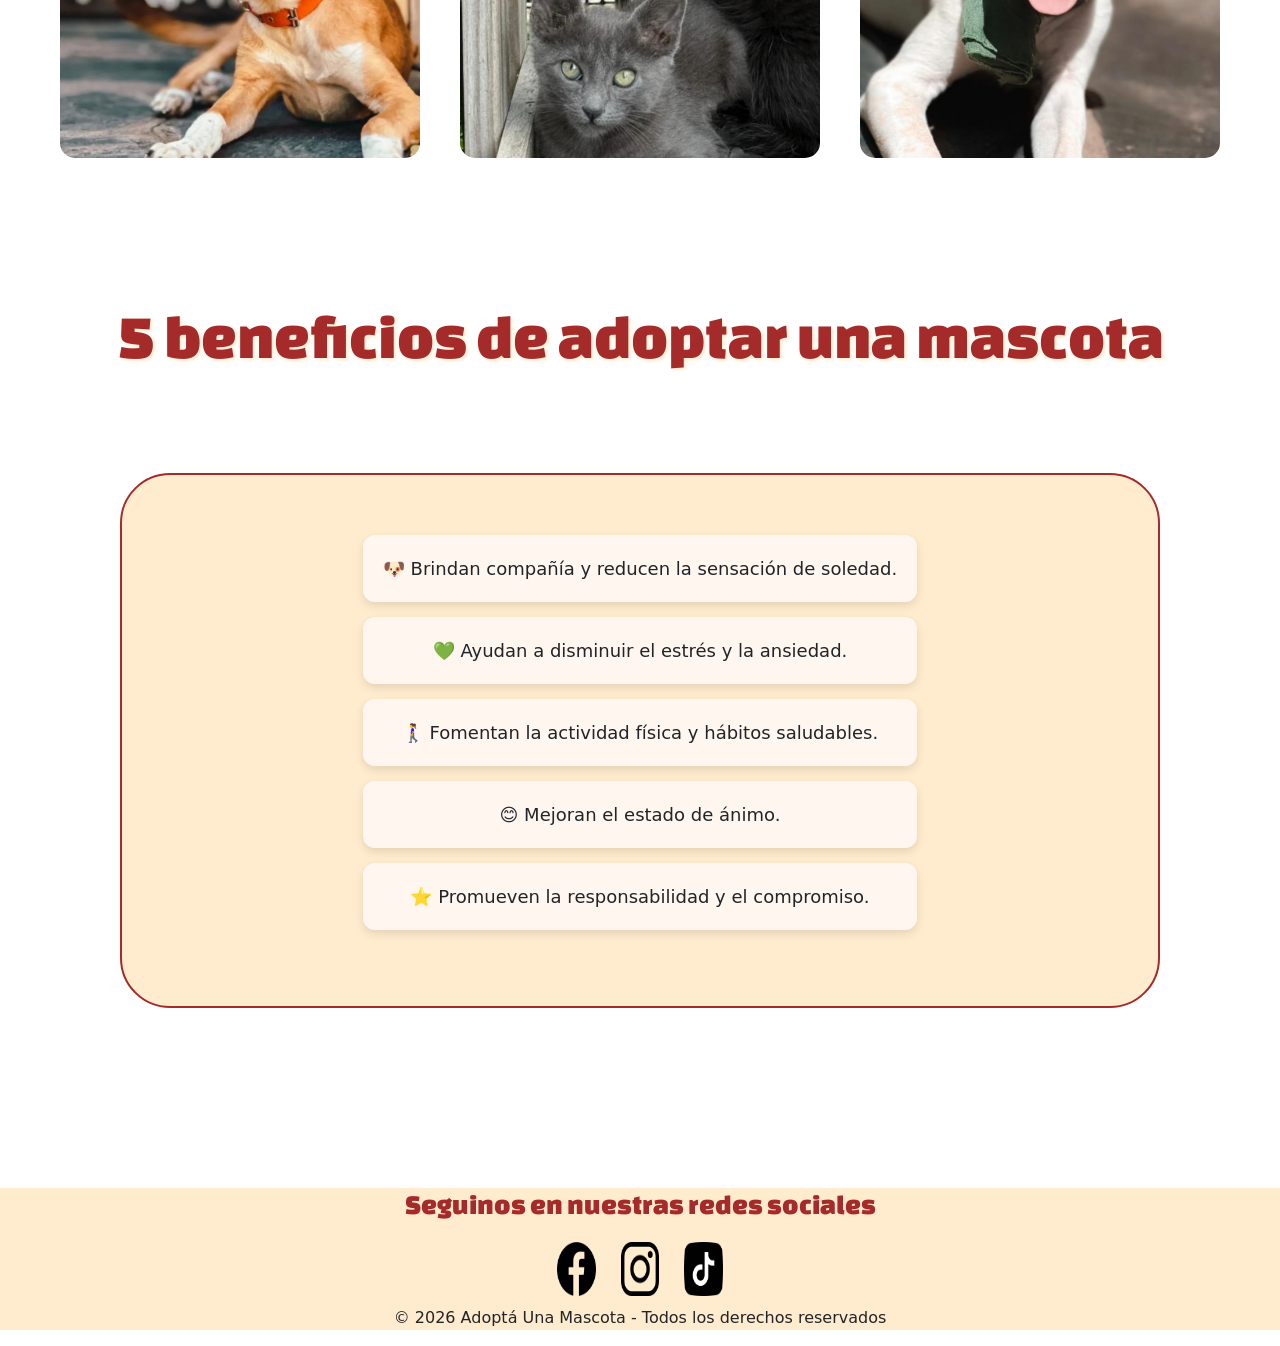
==== commit 42853457: "style modifications, SEO additions" ====
--- a/index.html
+++ b/index.html
@@ -4,12 +4,14 @@
 <head>
     <meta charset="UTF-8">
     <meta name="viewport" content="width=device-width, initial-scale=1.0">
+    <meta name="description" content="Encontrá perros y gatos en adopción. Dale una segunda oportunidad a un animal y cambiá su vida hoy.">
     <!--link boostrap-->
     <link href="https://cdn.jsdelivr.net/npm/bootstrap@5.3.8/dist/css/bootstrap.min.css" rel="stylesheet"
         integrity="sha384-sRIl4kxILFvY47J16cr9ZwB07vP4J8+LH7qKQnuqkuIAvNWLzeN8tE5YBujZqJLB" crossorigin="anonymous">
     <!--hoja css compliacion sass-->
     <link rel="stylesheet" href="./css/estilos.css">
-    <title>ADOPTÁ A UNA MASCOTA</title>
+    <link rel="icon" href="./img/corazon-huellas-patas.png" type="image/png">
+    <title>Adopta una mascota | Perros y gatos en adopción</title>
 </head>
 
 <body>
@@ -49,8 +51,11 @@
         <section id="inicio">
             <div class="inicio-texto">
                 <h1 class="presentacion">ADOPTÁ UNA MASCOTA</h1>
-                <p class="descripcion">Rescatamos animales en situación de calle, los cuidamos y los acompañamos hasta
-                    encontrar hogares llenos de amor y seguridad.</p>
+                <p class="descripcion">
+                    En Adopta Una Mascota creemos que cada animal merece un hogar lleno de amor. 
+                    Aquí encontrarás perros y gatos en adopción que buscan una segunda oportunidad. 
+                    Adoptar no solo cambia la vida de un animal, también transforma la tuya.
+                    </p>
 
                 <div class="button-container">
                     <a class="button" href="./pages/adopcion.html">COLABORAR</a>
@@ -62,7 +67,7 @@
                         <div class="flip-card-inner">
 
                             <div class="flip-card-front">
-                                <img src="./img/home/perrito2.jpg" alt="perro marrón">
+                                <img src="./img/home/perrito2.jpg" alt="Perro marrón esperando ser adoptado.">
                             </div>
 
                             <div class="flip-card-back">
@@ -77,7 +82,7 @@
                         <div class="flip-card-inner">
 
                             <div class="flip-card-front">
-                                <img src="./img/home/duogatitos.jpg" alt="gatitos">
+                                <img src="./img/home/duogatitos.jpg" alt="Gatitos gris y negro en adopción.">
                             </div>
 
                             <div class="flip-card-back">
@@ -92,7 +97,7 @@
                     <div class="flip-card-inner">
 
                         <div class="flip-card-front">
-                            <img src="./img/home/perrito-4.jpg" alt="perro blanco y marrón">
+                            <img src="./img/home/perrito-4.jpg" alt="perro blanco y marrón felíz echado al sol.">
                         </div>
 
                         <div class="flip-card-back">
--- a/css/estilos.css
+++ b/css/estilos.css
@@ -278,6 +278,138 @@
   transition: 0.2s;
 }
 
+/*MEDIA TABLET*/
+@media (min-width: 769px) and (max-width: 1024px) {
+  body {
+    background-size: cover;
+    background-position: center;
+  }
+  /* SECCIÓN HOME */
+  .presentacion {
+    font-size: 5vh;
+    margin-bottom: 8vh;
+    top: 4vh;
+  }
+  .descripcion {
+    max-width: 80vw;
+    margin-left: 10vw;
+    font-size: 25px;
+    text-align: center;
+  }
+  .box-img {
+    display: grid;
+    grid-template-columns: repeat(1, 1fr);
+    gap: 20px;
+    padding: 30px;
+    margin-top: 8vh;
+    place-items: center;
+  }
+  .sub {
+    margin-top: 6vh;
+    margin-bottom: 4vh;
+  }
+  .sub-beneficios {
+    font-size: 3.5vh;
+    text-align: center;
+  }
+  .lista li {
+    font-size: 17px;
+    padding: 12px;
+  }
+  #beneficios .container-box {
+    margin: 30px 20px;
+    padding: 25px;
+    border-radius: 25px;
+  }
+  #inicio .button {
+    padding: 14px 35px;
+    font-size: 25px;
+  }
+  .icono {
+    width: 45px;
+    height: 45px;
+  }
+  /* SECCIÓN QUIÉNES SOMOS */
+  .voluntarios-container {
+    flex-wrap: wrap;
+    justify-content: center;
+    gap: 20px;
+  }
+  .flip-card {
+    max-width: 70%;
+  }
+  .flip-card-back {
+    font-size: 15px;
+    padding: 18px;
+  }
+  .flip-card-back h3 {
+    font-size: 20px;
+  }
+  #donacion {
+    margin: 30px;
+    font-size: 17px;
+    text-align: center;
+  }
+  .parrafo {
+    font-size: 22px;
+    text-align: center;
+  }
+  /* SECCIÓN CONTACTO */
+  #formulario {
+    flex-direction: column;
+    align-items: center;
+    gap: 25px;
+  }
+  .form {
+    padding: 30px;
+    width: 80%;
+    margin: 20px;
+  }
+  .form-container {
+    gap: 18px;
+  }
+  #ubicacion {
+    margin-top: 4vh;
+  }
+  .mapa h2 {
+    text-align: center;
+  }
+  .map-container iframe {
+    height: 300px;
+  }
+  /* SECCIÓN ADOPCIÓN */
+  .container-adopcion {
+    margin: 25px 20px;
+    padding: 25px;
+    font-size: 17px;
+  }
+  .card-img-top {
+    width: 100%;
+    height: auto;
+    padding: 8px;
+  }
+  /* FOOTER */
+  #pie {
+    margin-top: 40px;
+    padding: 20px;
+  }
+  #pie .apps img {
+    width: 55px;
+    margin: 8px;
+  }
+  #pie-submit {
+    margin-top: 40px;
+    padding: 20px;
+  }
+  #pie-submit .apps img {
+    width: 55px;
+    margin: 8px;
+  }
+  #pie-submit {
+    margin-top: 41vh;
+  }
+}
+/*MEDIA MOBILE*/
 @media (max-width: 768px) {
   body {
     background-size: cover;
@@ -385,12 +517,20 @@
     padding: 10px;
   }
   /*FOOTER*/
-  #pie, #pie-submit {
+  #pie {
     margin-top: 50px;
     padding: 15px;
   }
-  #pie .apps img, #pie-submit .apps img {
-    width: 30px;
+  #pie .apps img {
+    width: 40px;
+    margin: 6px;
+  }
+  #pie-submit {
+    margin-top: 50px;
+    padding: 15px;
+  }
+  #pie-submit .apps img {
+    width: 40px;
     margin: 6px;
   }
   #pie-submit {
